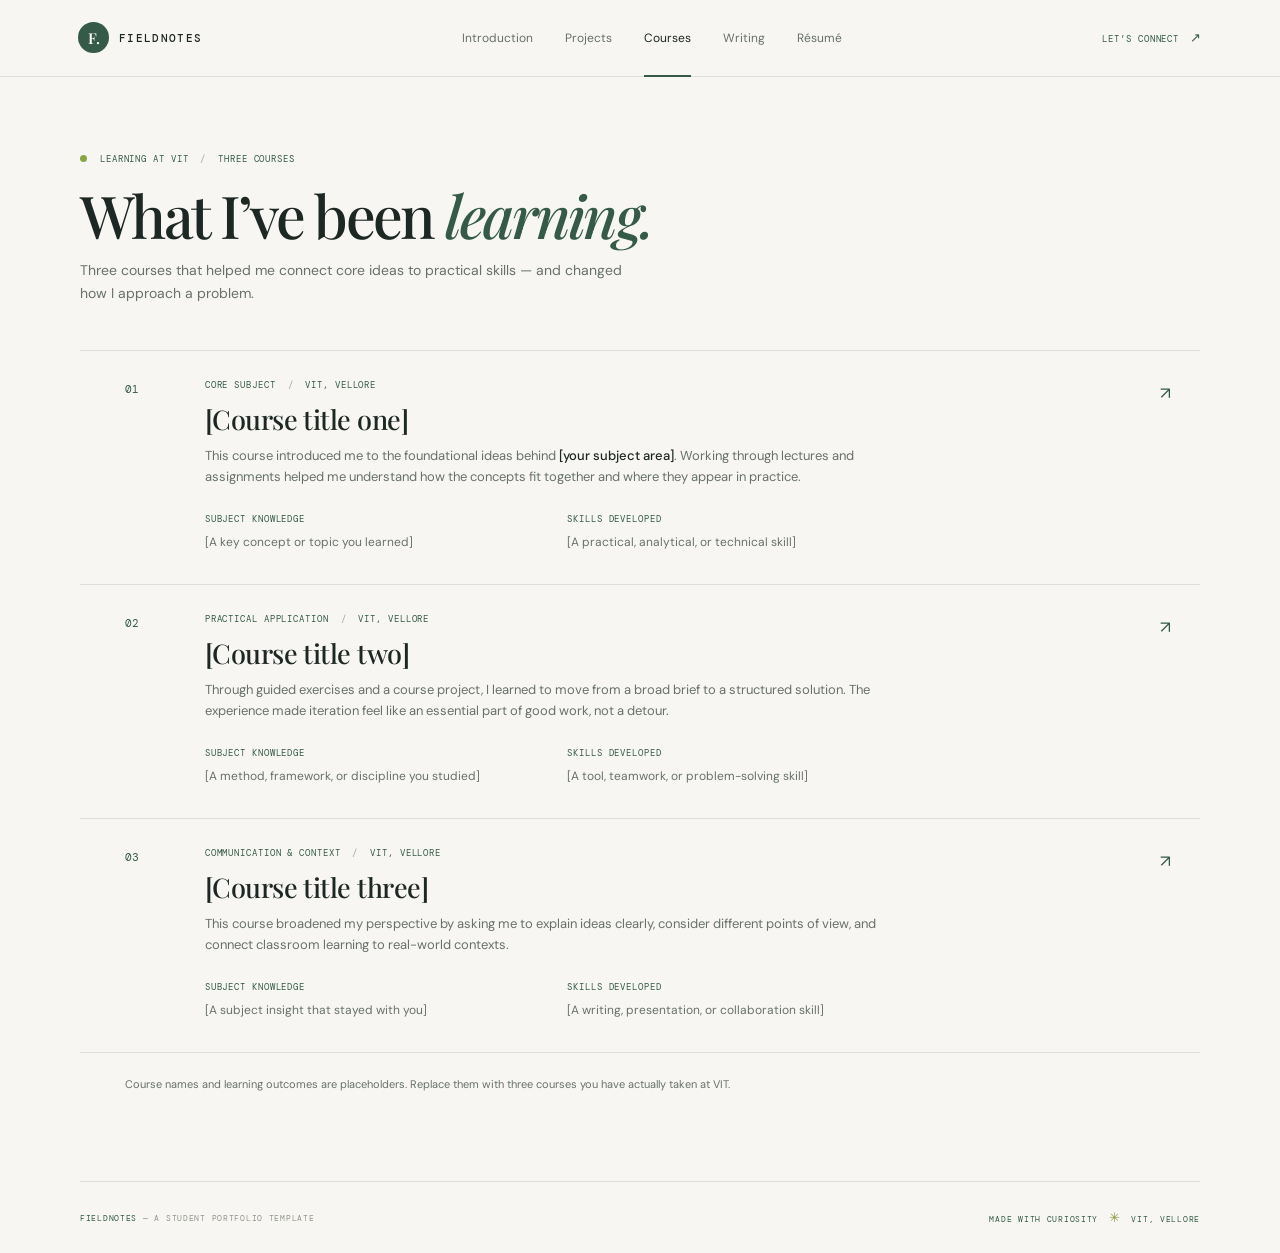
==== courses.html @ ef80babd "Index completed" ====
<!doctype html>
<html lang="en">
  <head>
    <meta charset="utf-8">
    <meta name="viewport" content="width=device-width, initial-scale=1">
    <meta name="description" content="Three important VIT courses and the knowledge and skills gained from them.">
    <title>Courses — Fieldnotes</title>
    <link rel="preconnect" href="https://fonts.googleapis.com">
    <link rel="preconnect" href="https://fonts.gstatic.com" crossorigin>
    <link href="https://fonts.googleapis.com/css2?family=DM+Mono:wght@400;500&family=DM+Sans:wght@400;500;600;700&family=Playfair+Display:wght@500;600;700&display=swap" rel="stylesheet">
    <link rel="stylesheet" href="styles.css">
  </head>
  <body>
    <header class="site-header">
      <a class="wordmark" href="index.html" aria-label="Fieldnotes home"><span class="wordmark-mark">F.</span> FIELDNOTES</a>
      <nav class="site-nav" aria-label="Main navigation">
        <a href="index.html">Introduction</a>
        <a href="projects.html">Projects</a>
        <a class="active" aria-current="page" href="courses.html">Courses</a>
        <a href="writing.html">Writing</a>
        <a href="resume.html">Résumé</a>
      </nav>
      <a class="header-note" href="mailto:hello@example.com">LET’S CONNECT <span aria-hidden="true">↗</span></a>
    </header>

    <main class="page-shell interior-page">
      <div class="page-heading">
        <p class="eyebrow"><span class="status-dot"></span> LEARNING AT VIT <span class="eyebrow-divider">/</span> THREE COURSES</p>
        <h1>What I’ve been <em>learning.</em></h1>
        <p class="page-intro">Three courses that helped me connect core ideas to practical skills — and changed how I approach a problem.</p>
      </div>

      <div class="course-list">
        <article class="course-item">
          <span class="course-index">01</span>
          <div class="course-main">
            <p class="eyebrow">CORE SUBJECT <span class="eyebrow-divider">/</span> VIT, VELLORE</p>
            <h2>[Course title one]</h2>
            <p class="course-description">This course introduced me to the foundational ideas behind <strong>[your subject area]</strong>. Working through lectures and assignments helped me understand how the concepts fit together and where they appear in practice.</p>
            <div class="learning-points"><div><span>SUBJECT KNOWLEDGE</span><p>[A key concept or topic you learned]</p></div><div><span>SKILLS DEVELOPED</span><p>[A practical, analytical, or technical skill]</p></div></div>
          </div>
          <span class="course-mark" aria-hidden="true">↗</span>
        </article>
        <article class="course-item">
          <span class="course-index">02</span>
          <div class="course-main">
            <p class="eyebrow">PRACTICAL APPLICATION <span class="eyebrow-divider">/</span> VIT, VELLORE</p>
            <h2>[Course title two]</h2>
            <p class="course-description">Through guided exercises and a course project, I learned to move from a broad brief to a structured solution. The experience made iteration feel like an essential part of good work, not a detour.</p>
            <div class="learning-points"><div><span>SUBJECT KNOWLEDGE</span><p>[A method, framework, or discipline you studied]</p></div><div><span>SKILLS DEVELOPED</span><p>[A tool, teamwork, or problem-solving skill]</p></div></div>
          </div>
          <span class="course-mark" aria-hidden="true">↗</span>
        </article>
        <article class="course-item">
          <span class="course-index">03</span>
          <div class="course-main">
            <p class="eyebrow">COMMUNICATION &amp; CONTEXT <span class="eyebrow-divider">/</span> VIT, VELLORE</p>
            <h2>[Course title three]</h2>
            <p class="course-description">This course broadened my perspective by asking me to explain ideas clearly, consider different points of view, and connect classroom learning to real-world contexts.</p>
            <div class="learning-points"><div><span>SUBJECT KNOWLEDGE</span><p>[A subject insight that stayed with you]</p></div><div><span>SKILLS DEVELOPED</span><p>[A writing, presentation, or collaboration skill]</p></div></div>
          </div>
          <span class="course-mark" aria-hidden="true">↗</span>
        </article>
      </div>
      <p class="template-note">Course names and learning outcomes are placeholders. Replace them with three courses you have actually taken at VIT.</p>
    </main>

    <footer class="site-footer page-shell">
      <span>FIELDNOTES <span class="footer-muted">— A STUDENT PORTFOLIO TEMPLATE</span></span>
      <span>MADE WITH CURIOSITY <span aria-hidden="true">✳</span> VIT, VELLORE</span>
    </footer>
  </body>
</html>
---- styles.css ----
:root {
  color-scheme: light;
  --paper: #f7f6f2;
  --white: #fffefa;
  --ink: #1d2723;
  --muted: #68716b;
  --line: #dedfd8;
  --green: #355b48;
  --lime: #d3e469;
  --mono: "DM Mono", monospace;
  --sans: "DM Sans", sans-serif;
  --serif: "Playfair Display", Georgia, serif;
}

* { box-sizing: border-box; }

html { scroll-behavior: smooth; }

body {
  margin: 0;
  background: var(--paper);
  color: var(--ink);
  font-family: var(--sans);
  font-size: 15px;
  line-height: 1.65;
  -webkit-font-smoothing: antialiased;
}

a { color: inherit; }

.site-header {
  min-height: 76px;
  padding: 0 6.1%;
  display: flex;
  align-items: center;
  justify-content: space-between;
  gap: 30px;
  border-bottom: 1px solid var(--line);
}

.wordmark {
  display: inline-flex;
  align-items: center;
  gap: 10px;
  flex-shrink: 0;
  color: var(--ink);
  font: 500 11px var(--mono);
  letter-spacing: .12em;
  text-decoration: none;
}

.wordmark-mark {
  display: grid;
  width: 31px;
  height: 31px;
  place-items: center;
  border-radius: 50%;
  background: var(--green);
  color: var(--white);
  font: 600 15px var(--serif);
  letter-spacing: 0;
}

.site-nav { display: flex; align-items: center; gap: clamp(16px, 2.5vw, 36px); }

.site-nav a {
  position: relative;
  padding: 29px 0 27px;
  color: #67706a;
  font-size: 12px;
  text-decoration: none;
  transition: color .2s ease;
}

.site-nav a:hover, .site-nav a.active { color: var(--ink); }

.site-nav a.active::after {
  position: absolute;
  right: 0;
  bottom: -1px;
  left: 0;
  height: 2px;
  background: var(--green);
  content: "";
}

.header-note, .eyebrow, .text-link, .section-label, .project-number, .detail-number, .project-tags, .learning-points span, .cover-kicker, .cover-title > span, .resume-section > h3, .resume-date, .sample-attachment {
  font-family: var(--mono);
  font-size: 9px;
  letter-spacing: .1em;
}

.header-note {
  flex-shrink: 0;
  color: var(--green);
  font-size: 9px;
  text-decoration: none;
}

.header-note span { padding-left: 5px; font-size: 13px; }
.page-shell { width: min(1120px, 87.8%); margin-right: auto; margin-left: auto; }

.hero {
  min-height: 490px;
  padding-top: 81px;
  padding-bottom: 76px;
  display: grid;
  grid-template-columns: 1.08fr .92fr;
  align-items: center;
  gap: 7%;
}

.hero-copy { padding: 5px 0 0 4%; }
.eyebrow { margin: 0; color: var(--green); line-height: 1.5; }
.status-dot { display: inline-block; width: 7px; height: 7px; margin-right: 7px; border-radius: 50%; background: #88a546; }
.eyebrow-divider { padding: 0 6px; color: #a4a9a0; }

h1, h2, h3, p, figure { margin-top: 0; }

h1, .section-heading h2, .project-title-row h2 {
  font-family: var(--serif);
  font-weight: 500;
  letter-spacing: -.045em;
}

.hero h1 {
  margin: 24px 0 18px;
  font-size: clamp(42px, 5vw, 66px);
  line-height: 1.11;
}

h1 em, h2 em { color: var(--green); font-weight: 500; }
.hero-deck { max-width: 390px; margin-bottom: 27px; color: var(--muted); font-size: 14px; }

.text-link {
  display: inline-block;
  color: var(--green);
  text-decoration: none;
}

.text-link span { padding-left: 6px; font-size: 13px; transition: padding .2s ease; }
.text-link:hover span { padding-left: 10px; }

.hero-art { position: relative; min-height: 310px; }
.hero-art img { display: block; width: 100%; height: 310px; object-fit: cover; }
.image-caption { position: absolute; right: 0; bottom: -25px; color: var(--muted); font: 9px var(--mono); }
.hero-index { position: absolute; top: 14px; right: 14px; padding: 7px 10px; background: var(--white); color: var(--ink); font: 9px var(--mono); }

.intro-section {
  padding: 33px 4% 84px;
  display: grid;
  grid-template-columns: .7fr 2fr;
  gap: 5%;
}

.section-label { padding-top: 7px; color: var(--muted); }
.section-label span { margin-right: 12px; color: var(--green); }
.intro-lead { max-width: 760px; margin-bottom: 23px; font-family: var(--serif); font-size: clamp(23px, 3vw, 34px); line-height: 1.4; letter-spacing: -.025em; }
mark { padding: 0 2px; background: linear-gradient(transparent 62%, #e1e9b9 62%); color: inherit; }
.intro-columns { display: grid; grid-template-columns: 1fr 1fr; gap: 35px; margin-bottom: 22px; color: var(--muted); font-size: 13px; }
.intro-columns p { margin-bottom: 0; }

.featured-section { padding: 62px 0 83px; background: #eeeee8; }
.featured-inner { padding: 0 4%; }
.section-heading { margin-bottom: 28px; display: flex; align-items: end; justify-content: space-between; gap: 20px; }
.section-heading h2 { margin: 7px 0 0; font-size: clamp(29px, 3.4vw, 42px); line-height: 1.2; }
.section-heading > .text-link { margin-bottom: 7px; }

.feature-card { position: relative; display: grid; grid-template-columns: 1.15fr 1fr; background: var(--white); color: var(--ink); text-decoration: none; }
.feature-image { min-height: 310px; overflow: hidden; }
.feature-image img { display: block; width: 100%; height: 100%; min-height: 310px; object-fit: cover; transition: transform .5s ease; }
.feature-card:hover .feature-image img { transform: scale(1.025); }
.feature-copy { padding: 44px 12% 38px; align-self: center; }
.feature-copy h3 { margin: 17px 0 13px; font: 500 clamp(29px, 3vw, 39px)/1.18 var(--serif); letter-spacing: -.03em; }
.feature-copy > p:not(.eyebrow) { margin-bottom: 20px; color: var(--muted); font-size: 12px; }
.feature-arrow { position: absolute; right: 18px; bottom: 17px; color: var(--green); font-size: 18px; }

.interior-page { padding-top: 76px; padding-bottom: 88px; }
.page-heading { max-width: 760px; margin-bottom: 45px; }
.page-heading h1 { margin: 15px 0 10px; font-size: clamp(42px, 5vw, 59px); line-height: 1.15; }
.page-intro { max-width: 570px; margin: 0; color: var(--muted); font-size: 14px; }

.project-feature { padding: 0 4%; }
.project-photo { margin: 0 0 43px; }
.project-photo img { display: block; width: 100%; height: clamp(260px, 42vw, 480px); object-fit: cover; }
.project-photo figcaption { margin-top: 9px; color: var(--muted); font-size: 10px; }
.project-title-row { display: flex; align-items: end; justify-content: space-between; padding-bottom: 26px; border-bottom: 1px solid var(--line); }
.project-title-row h2 { margin: 12px 0 0; font-size: clamp(38px, 5vw, 58px); line-height: 1.09; }
.project-number { padding-bottom: 8px; color: var(--muted); }
.project-details { padding-top: 9px; }
.detail-block { padding: 25px 0; display: grid; grid-template-columns: 90px 1fr; gap: 15px; border-bottom: 1px solid var(--line); }
.detail-number { padding-top: 5px; color: var(--green); }
.detail-block h3 { margin: 0 0 5px; font: 500 20px var(--serif); }
.detail-block p { max-width: 690px; margin: 0; color: var(--muted); font-size: 13px; }
.project-tags { padding-top: 23px; display: flex; flex-wrap: wrap; gap: 9px; }
.project-tags span { padding: 8px 11px; border: 1px solid var(--line); color: var(--green); }
.note-card { margin: 35px 4% 0; padding: 19px 22px; display: flex; align-items: start; gap: 15px; background: #eeeee8; }
.note-icon { color: var(--green); font-size: 17px; }
.note-card p { margin: 0; color: var(--muted); font-size: 12px; }
.note-card strong { color: var(--ink); }

.course-list { border-top: 1px solid var(--line); }
.course-item { padding: 28px 15px 31px 4%; display: grid; grid-template-columns: 65px 1fr 25px; gap: 15px; border-bottom: 1px solid var(--line); }
.course-index { padding-top: 3px; color: var(--green); font: 11px var(--mono); }
.course-main h2 { margin: 8px 0 8px; font: 500 27px var(--serif); letter-spacing: -.02em; }
.course-description { max-width: 700px; margin-bottom: 17px; color: var(--muted); font-size: 13px; }
.course-description strong { color: var(--ink); font-weight: 500; }
.learning-points { max-width: 700px; display: grid; grid-template-columns: 1fr 1fr; gap: 25px; }
.learning-points span { color: var(--green); }
.learning-points p { margin: 4px 0 0; color: var(--muted); font-size: 12px; }
.course-mark { color: var(--green); font-size: 17px; }
.template-note { margin: 22px 4% 0; color: var(--muted); font-size: 11px; }

.writing-grid { display: grid; grid-template-columns: 1fr 1fr; gap: 30px; }
.writing-sample { min-width: 0; }
.writing-cover { position: relative; min-height: 350px; padding: 23px 25px; display: flex; flex-direction: column; justify-content: space-between; overflow: hidden; color: var(--white); background: #365646; }
.subject-cover { background: #a75136; }
.cover-kicker { position: relative; z-index: 1; display: flex; justify-content: space-between; color: rgba(255,255,255,.82); }
.cover-decoration { position: absolute; top: 20px; right: 24px; color: rgba(231,237,196,.17); font: 270px/.9 var(--serif); }
.subject-decoration { top: 58px; right: 30px; font: 150px/.9 var(--serif); }
.cover-title { position: relative; z-index: 1; }
.cover-title > span { color: var(--lime); }
.subject-cover .cover-title > span { color: #f1c89d; }
.cover-title h2 { margin: 10px 0 0; font: 500 clamp(29px, 3vw, 40px)/1.12 var(--serif); letter-spacing: -.03em; }
.cover-meta { position: relative; z-index: 1; padding-top: 15px; display: flex; justify-content: space-between; gap: 12px; border-top: 1px solid rgba(255,255,255,.28); color: rgba(255,255,255,.69); font: 8px/1.6 var(--mono); letter-spacing: .08em; }
.cover-meta strong { color: var(--white); font-size: 9px; font-weight: 400; }
.writing-caption { padding: 20px 2px 0; }
.writing-caption h3 { margin: 7px 0 12px; font: 500 22px var(--serif); }
.writing-caption > p:not(.eyebrow) { margin: 0 0 9px; color: var(--muted); font-size: 12px; }
.writing-caption > p strong { color: var(--ink); font-weight: 600; }
.sample-attachment { margin-top: 19px; padding-top: 13px; display: flex; justify-content: space-between; gap: 10px; border-top: 1px solid var(--line); color: var(--green); font-size: 8px; }
.sample-attachment span { color: var(--muted); font: 10px var(--sans); letter-spacing: 0; }

.resume-toolbar { margin-bottom: 25px; display: flex; align-items: end; justify-content: space-between; gap: 20px; }
.resume-toolbar .page-heading { margin-bottom: 0; }
.print-button { padding: 11px 14px; border: 1px solid var(--green); background: transparent; color: var(--green); font: 9px var(--mono); letter-spacing: .08em; cursor: pointer; }
.print-button span { padding-left: 8px; font-size: 12px; }
.print-button:hover { background: var(--green); color: var(--white); }
.resume-sheet { max-width: 850px; margin: 0 auto; padding: clamp(26px, 5vw, 53px); background: var(--white); box-shadow: 0 8px 35px rgba(29,39,35,.06); }
.resume-header { padding-bottom: 19px; display: flex; align-items: start; justify-content: space-between; gap: 20px; border-bottom: 1px solid var(--line); }
.resume-header h2 { margin: 5px 0 1px; font: 500 34px var(--serif); letter-spacing: -.03em; }
.resume-tagline { margin: 0; color: var(--muted); font-size: 11px; }
.resume-contact { display: flex; flex-direction: column; align-items: end; color: var(--muted); font-size: 10px; line-height: 1.8; }
.resume-contact a { color: var(--green); text-decoration: none; }
.resume-section { padding: 17px 0 15px; border-bottom: 1px solid var(--line); }
.resume-section > h3 { margin: 0 0 11px; color: var(--green); font-weight: 500; }
.resume-entry { display: flex; justify-content: space-between; gap: 18px; }
.resume-entry > div { display: flex; flex-direction: column; }
.resume-entry strong { font-size: 12px; font-weight: 600; }
.resume-entry span:not(.resume-date) { color: var(--muted); font-size: 10px; }
.resume-entry p { margin: 4px 0 0; color: var(--muted); font-size: 10px; }
.resume-date { flex-shrink: 0; color: var(--muted); font-size: 8px; }
.resume-skills p { margin: 4px 0; color: var(--muted); font-size: 10px; }
.resume-skills strong { display: inline-block; min-width: 105px; color: var(--ink); font-size: 10px; }
.resume-footnote { margin: 16px 0 0; color: var(--muted); font-size: 9px; }

.site-footer { min-height: 72px; display: flex; align-items: center; justify-content: space-between; gap: 16px; border-top: 1px solid var(--line); color: var(--green); font: 8px var(--mono); letter-spacing: .09em; }
.site-footer > span:last-child span { padding: 0 5px; color: #879b45; font-size: 13px; }
.footer-muted { color: #90978e; }

@media (max-width: 800px) {
  .site-header { padding: 14px 6%; flex-wrap: wrap; gap: 6px 20px; }
  .site-nav { order: 3; width: 100%; justify-content: space-between; gap: 12px; }
  .site-nav a { padding: 10px 0; font-size: 11px; }
  .site-header .header-note { margin-left: auto; }
  .hero { min-height: 420px; gap: 5%; }
  .hero-copy { padding-left: 0; }
  .intro-section { padding-right: 0; padding-left: 0; }
  .featured-inner { padding-right: 0; padding-left: 0; }
  .feature-copy { padding: 34px 9%; }
}

@media (max-width: 600px) {
  .page-shell { width: 88%; }
  .site-header { padding: 12px 6%; }
  .wordmark { font-size: 9px; }
  .site-nav { overflow-x: auto; justify-content: flex-start; gap: 21px; }
  .site-nav a { flex-shrink: 0; font-size: 10px; }
  .header-note { font-size: 8px; }
  .hero { padding-top: 53px; padding-bottom: 56px; grid-template-columns: 1fr; gap: 34px; }
  .hero h1 { font-size: clamp(43px, 11vw, 58px); }
  .hero-art, .hero-art img { min-height: 230px; height: 230px; }
  .intro-section { padding-top: 18px; padding-bottom: 61px; grid-template-columns: 1fr; gap: 16px; }
  .intro-columns { grid-template-columns: 1fr; gap: 14px; }
  .featured-section { padding: 48px 0 58px; }
  .section-heading { align-items: start; flex-direction: column; }
  .feature-card { grid-template-columns: 1fr; }
  .feature-image, .feature-image img { min-height: 220px; height: 220px; }
  .feature-copy { padding: 29px 8% 36px; }
  .interior-page { padding-top: 54px; padding-bottom: 61px; }
  .page-heading { margin-bottom: 34px; }
  .page-heading h1 { font-size: 43px; }
  .project-feature { padding: 0; }
  .project-photo { margin-bottom: 28px; }
  .project-title-row h2 { font-size: 42px; }
  .project-number { font-size: 8px; }
  .detail-block { grid-template-columns: 38px 1fr; gap: 10px; }
  .note-card { margin-right: 0; margin-left: 0; }
  .course-item { padding-right: 0; padding-left: 0; grid-template-columns: 34px 1fr 17px; gap: 9px; }
  .course-main h2 { font-size: 23px; }
  .learning-points { grid-template-columns: 1fr; gap: 11px; }
  .template-note { margin-right: 0; margin-left: 0; }
  .writing-grid { grid-template-columns: 1fr; gap: 37px; }
  .writing-cover { min-height: 330px; }
  .resume-toolbar { align-items: start; flex-direction: column; }
  .resume-sheet { padding: 23px 19px; }
  .resume-header { flex-direction: column; }
  .resume-contact { align-items: start; }
  .resume-entry { gap: 8px; }
  .resume-skills strong { min-width: 91px; }
  .site-footer { min-height: 78px; align-items: start; justify-content: center; flex-direction: column; gap: 7px; font-size: 7px; }
}

@media print {
  @page { size: A4; margin: 14mm; }
  body { background: #fff; font-size: 10px; }
  .site-header, .site-footer, .resume-toolbar .page-heading, .print-button { display: none; }
  .page-shell, .interior-page { width: 100%; padding: 0; }
  .resume-toolbar { margin: 0; }
  .resume-sheet { max-width: none; padding: 0; box-shadow: none; }
  .resume-header { padding-bottom: 12px; }
  .resume-header h2 { font-size: 28px; }
  .resume-section { padding: 11px 0 9px; }
  .resume-footnote { margin-top: 10px; }
}
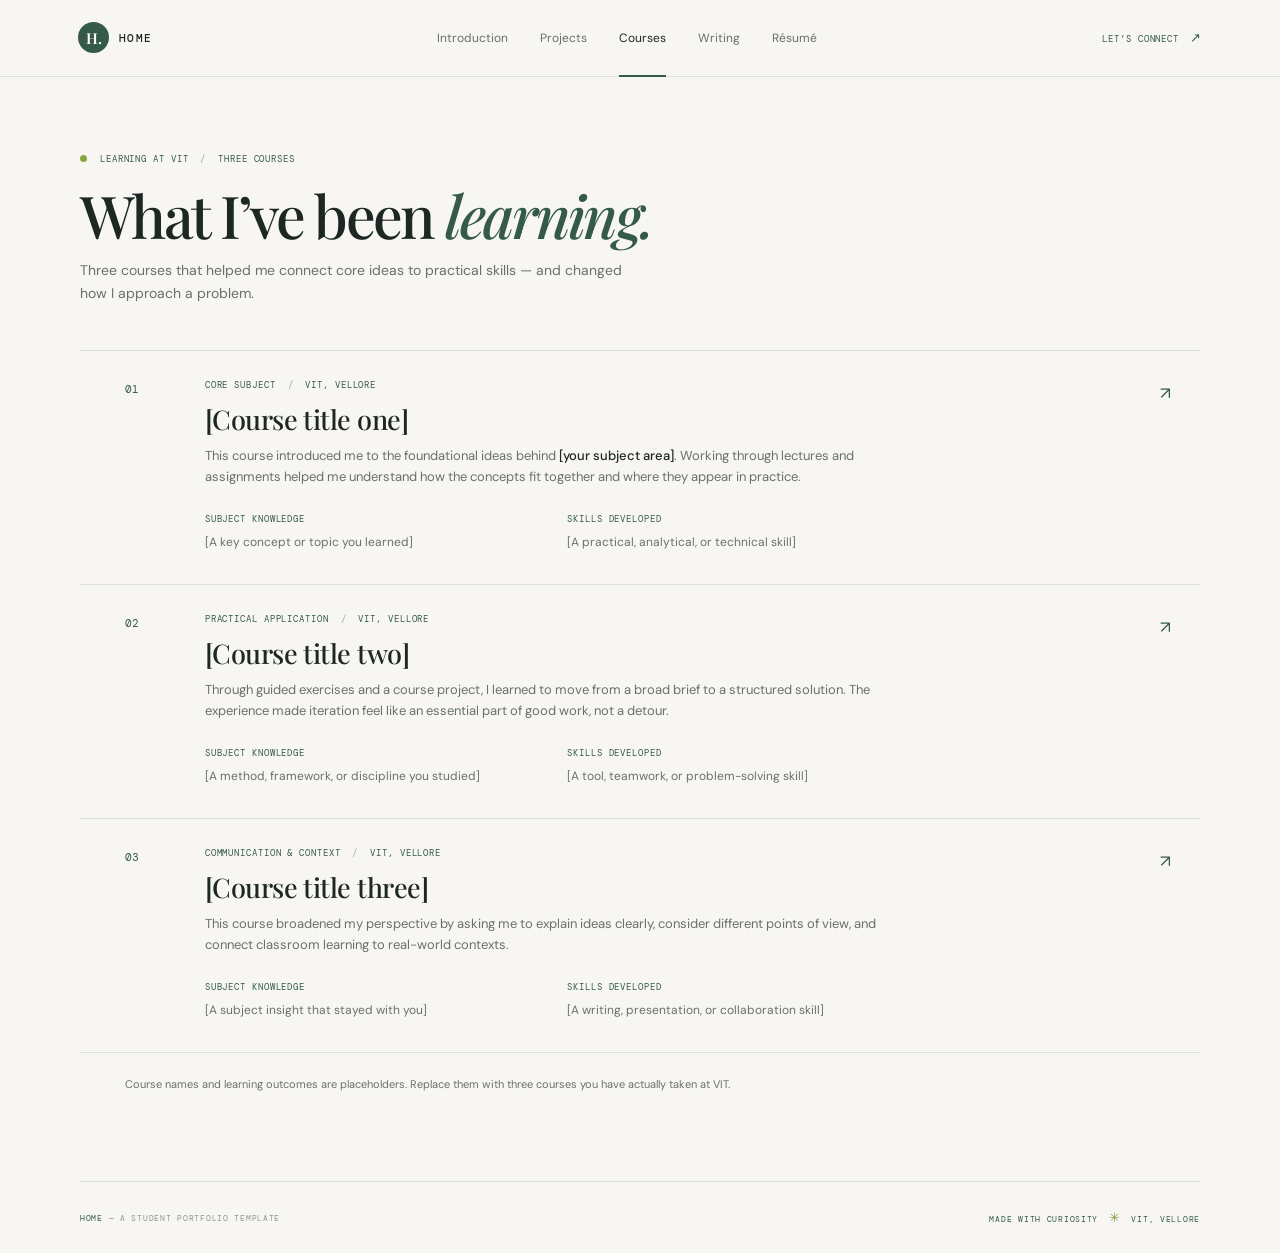
==== commit a7b04013: "Index content finalized" ====
--- a/courses.html
+++ b/courses.html
@@ -4,7 +4,7 @@
     <meta charset="utf-8">
     <meta name="viewport" content="width=device-width, initial-scale=1">
     <meta name="description" content="Three important VIT courses and the knowledge and skills gained from them.">
-    <title>Courses — Fieldnotes</title>
+    <title>Courses — Home</title>
     <link rel="preconnect" href="https://fonts.googleapis.com">
     <link rel="preconnect" href="https://fonts.gstatic.com" crossorigin>
     <link href="https://fonts.googleapis.com/css2?family=DM+Mono:wght@400;500&family=DM+Sans:wght@400;500;600;700&family=Playfair+Display:wght@500;600;700&display=swap" rel="stylesheet">
@@ -12,7 +12,7 @@
   </head>
   <body>
     <header class="site-header">
-      <a class="wordmark" href="index.html" aria-label="Fieldnotes home"><span class="wordmark-mark">F.</span> FIELDNOTES</a>
+      <a class="wordmark" href="index.html" aria-label="Home"><span class="wordmark-mark">H.</span> HOME</a>
       <nav class="site-nav" aria-label="Main navigation">
         <a href="index.html">Introduction</a>
         <a href="projects.html">Projects</a>
@@ -66,7 +66,7 @@
     </main>
 
     <footer class="site-footer page-shell">
-      <span>FIELDNOTES <span class="footer-muted">— A STUDENT PORTFOLIO TEMPLATE</span></span>
+      <span>HOME <span class="footer-muted">— A STUDENT PORTFOLIO TEMPLATE</span></span>
       <span>MADE WITH CURIOSITY <span aria-hidden="true">✳</span> VIT, VELLORE</span>
     </footer>
   </body>
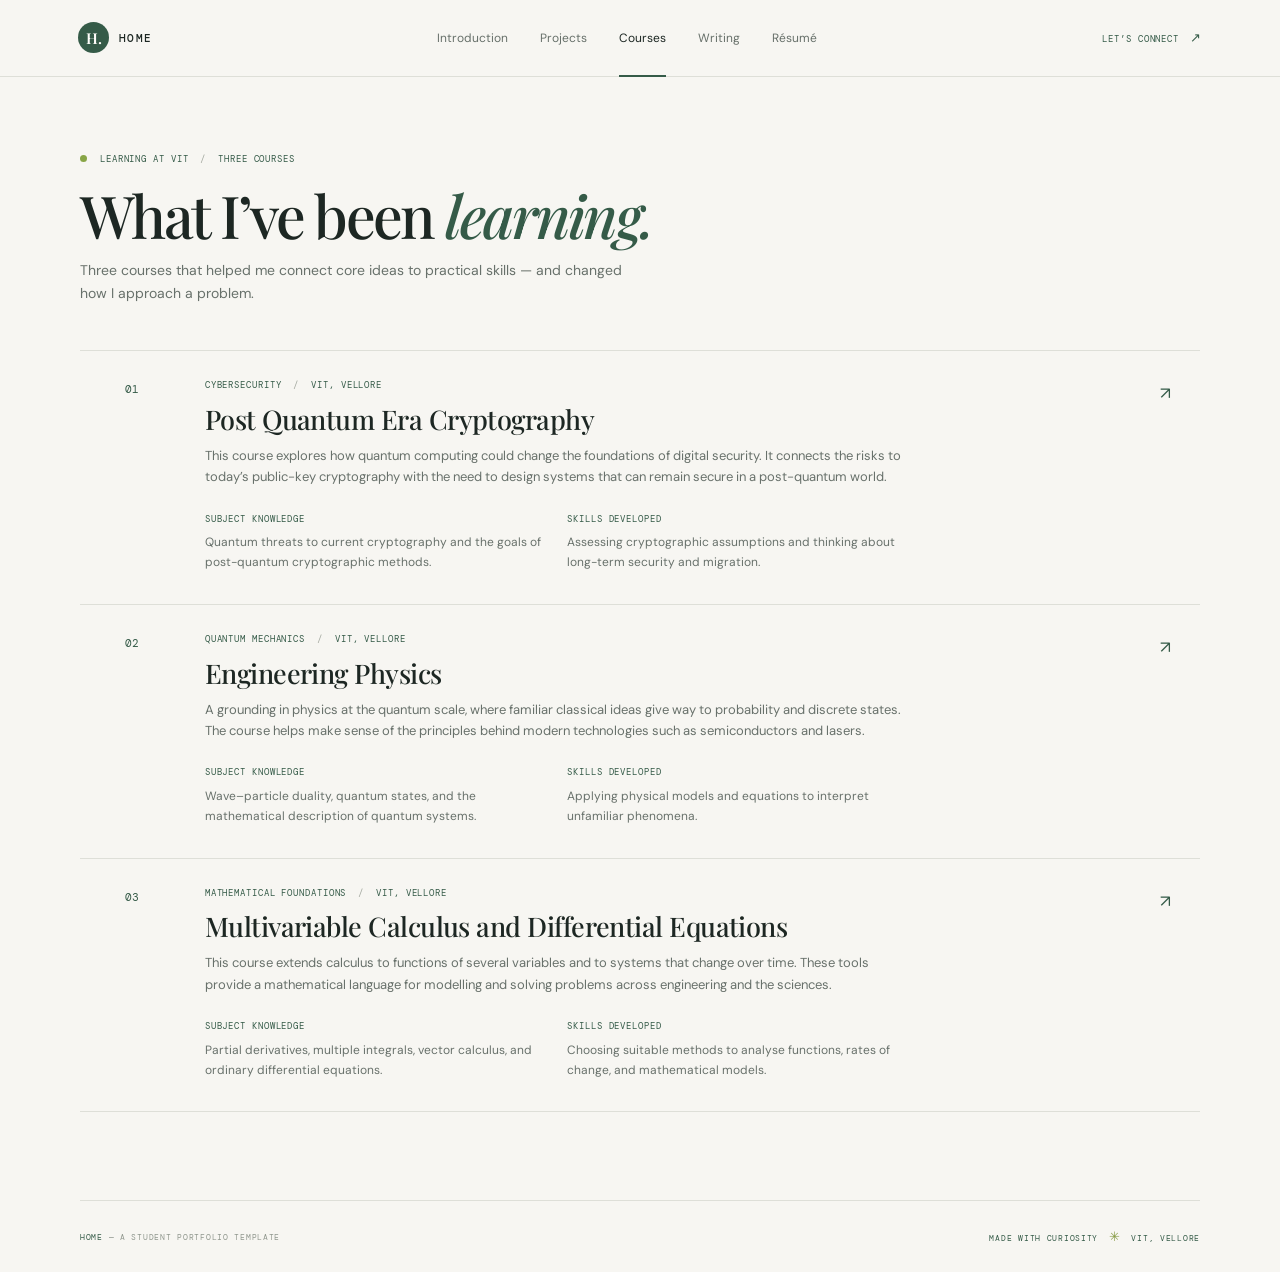
==== commit a0194a6f: "Completed Courses Section" ====
--- a/courses.html
+++ b/courses.html
@@ -34,35 +34,34 @@
         <article class="course-item">
           <span class="course-index">01</span>
           <div class="course-main">
-            <p class="eyebrow">CORE SUBJECT <span class="eyebrow-divider">/</span> VIT, VELLORE</p>
-            <h2>[Course title one]</h2>
-            <p class="course-description">This course introduced me to the foundational ideas behind <strong>[your subject area]</strong>. Working through lectures and assignments helped me understand how the concepts fit together and where they appear in practice.</p>
-            <div class="learning-points"><div><span>SUBJECT KNOWLEDGE</span><p>[A key concept or topic you learned]</p></div><div><span>SKILLS DEVELOPED</span><p>[A practical, analytical, or technical skill]</p></div></div>
+            <p class="eyebrow">CYBERSECURITY <span class="eyebrow-divider">/</span> VIT, VELLORE</p>
+            <h2><a href="https://vit.ac.in/wp-content/uploads/2026/09/Post-Quantum-Era.pdf" target="_blank" rel="noopener noreferrer">Post Quantum Era Cryptography</a></h2>
+            <p class="course-description">This course explores how quantum computing could change the foundations of digital security. It connects the risks to today’s public-key cryptography with the need to design systems that can remain secure in a post-quantum world.</p>
+            <div class="learning-points"><div><span>SUBJECT KNOWLEDGE</span><p>Quantum threats to current cryptography and the goals of post-quantum cryptographic methods.</p></div><div><span>SKILLS DEVELOPED</span><p>Assessing cryptographic assumptions and thinking about long-term security and migration.</p></div></div>
           </div>
           <span class="course-mark" aria-hidden="true">↗</span>
         </article>
         <article class="course-item">
           <span class="course-index">02</span>
           <div class="course-main">
-            <p class="eyebrow">PRACTICAL APPLICATION <span class="eyebrow-divider">/</span> VIT, VELLORE</p>
-            <h2>[Course title two]</h2>
-            <p class="course-description">Through guided exercises and a course project, I learned to move from a broad brief to a structured solution. The experience made iteration feel like an essential part of good work, not a detour.</p>
-            <div class="learning-points"><div><span>SUBJECT KNOWLEDGE</span><p>[A method, framework, or discipline you studied]</p></div><div><span>SKILLS DEVELOPED</span><p>[A tool, teamwork, or problem-solving skill]</p></div></div>
+            <p class="eyebrow">QUANTUM MECHANICS <span class="eyebrow-divider">/</span> VIT, VELLORE</p>
+            <h2><a href="assets/BAPHY105_Syllabus_Overview.pdf" target="_blank" rel="noopener">Engineering Physics</a></h2>
+            <p class="course-description">A grounding in physics at the quantum scale, where familiar classical ideas give way to probability and discrete states. The course helps make sense of the principles behind modern technologies such as semiconductors and lasers.</p>
+            <div class="learning-points"><div><span>SUBJECT KNOWLEDGE</span><p>Wave–particle duality, quantum states, and the mathematical description of quantum systems.</p></div><div><span>SKILLS DEVELOPED</span><p>Applying physical models and equations to interpret unfamiliar phenomena.</p></div></div>
           </div>
           <span class="course-mark" aria-hidden="true">↗</span>
         </article>
         <article class="course-item">
           <span class="course-index">03</span>
           <div class="course-main">
-            <p class="eyebrow">COMMUNICATION &amp; CONTEXT <span class="eyebrow-divider">/</span> VIT, VELLORE</p>
-            <h2>[Course title three]</h2>
-            <p class="course-description">This course broadened my perspective by asking me to explain ideas clearly, consider different points of view, and connect classroom learning to real-world contexts.</p>
-            <div class="learning-points"><div><span>SUBJECT KNOWLEDGE</span><p>[A subject insight that stayed with you]</p></div><div><span>SKILLS DEVELOPED</span><p>[A writing, presentation, or collaboration skill]</p></div></div>
+            <p class="eyebrow">MATHEMATICAL FOUNDATIONS <span class="eyebrow-divider">/</span> VIT, VELLORE</p>
+            <h2><a href="assets/VIT_BAMAT101_Syllabus_Overview.pdf" target="_blank" rel="noopener">Multivariable Calculus and Differential Equations</a></h2>
+            <p class="course-description">This course extends calculus to functions of several variables and to systems that change over time. These tools provide a mathematical language for modelling and solving problems across engineering and the sciences.</p>
+            <div class="learning-points"><div><span>SUBJECT KNOWLEDGE</span><p>Partial derivatives, multiple integrals, vector calculus, and ordinary differential equations.</p></div><div><span>SKILLS DEVELOPED</span><p>Choosing suitable methods to analyse functions, rates of change, and mathematical models.</p></div></div>
           </div>
           <span class="course-mark" aria-hidden="true">↗</span>
         </article>
       </div>
-      <p class="template-note">Course names and learning outcomes are placeholders. Replace them with three courses you have actually taken at VIT.</p>
     </main>
 
     <footer class="site-footer page-shell">
--- a/styles.css
+++ b/styles.css
@@ -200,9 +200,15 @@
 .note-card strong { color: var(--ink); }
 
 .course-list { border-top: 1px solid var(--line); }
-.course-item { padding: 28px 15px 31px 4%; display: grid; grid-template-columns: 65px 1fr 25px; gap: 15px; border-bottom: 1px solid var(--line); }
+.course-item { position: relative; padding: 28px 15px 31px 4%; display: grid; grid-template-columns: 65px 1fr 25px; gap: 15px; border-bottom: 1px solid var(--line); transition: transform .3s cubic-bezier(.34, 1.56, .64, 1), background-color .2s ease, box-shadow .2s ease; }
+.course-item:hover, .course-item:focus-within { z-index: 1; transform: translateY(-5px); background: var(--white); box-shadow: 0 8px 22px rgba(29,39,35,.08); }
 .course-index { padding-top: 3px; color: var(--green); font: 11px var(--mono); }
 .course-main h2 { margin: 8px 0 8px; font: 500 27px var(--serif); letter-spacing: -.02em; }
+.course-main h2 a { color: inherit; text-decoration: none; }
+.course-main h2 a::after { position: absolute; inset: 0; content: ""; }
+.course-main h2 a:hover { color: var(--green); }
+.course-main h2 a:focus-visible { outline: none; }
+.course-main h2 a:focus-visible::after { outline: 2px solid var(--green); outline-offset: 4px; }
 .course-description { max-width: 700px; margin-bottom: 17px; color: var(--muted); font-size: 13px; }
 .course-description strong { color: var(--ink); font-weight: 500; }
 .learning-points { max-width: 700px; display: grid; grid-template-columns: 1fr 1fr; gap: 25px; }
@@ -210,6 +216,11 @@
 .learning-points p { margin: 4px 0 0; color: var(--muted); font-size: 12px; }
 .course-mark { color: var(--green); font-size: 17px; }
 .template-note { margin: 22px 4% 0; color: var(--muted); font-size: 11px; }
+
+@media (prefers-reduced-motion: reduce) {
+  .course-item { transition: none; }
+  .course-item:hover, .course-item:focus-within { transform: none; }
+}
 
 .writing-grid { display: grid; grid-template-columns: 1fr 1fr; gap: 30px; }
 .writing-sample { min-width: 0; }
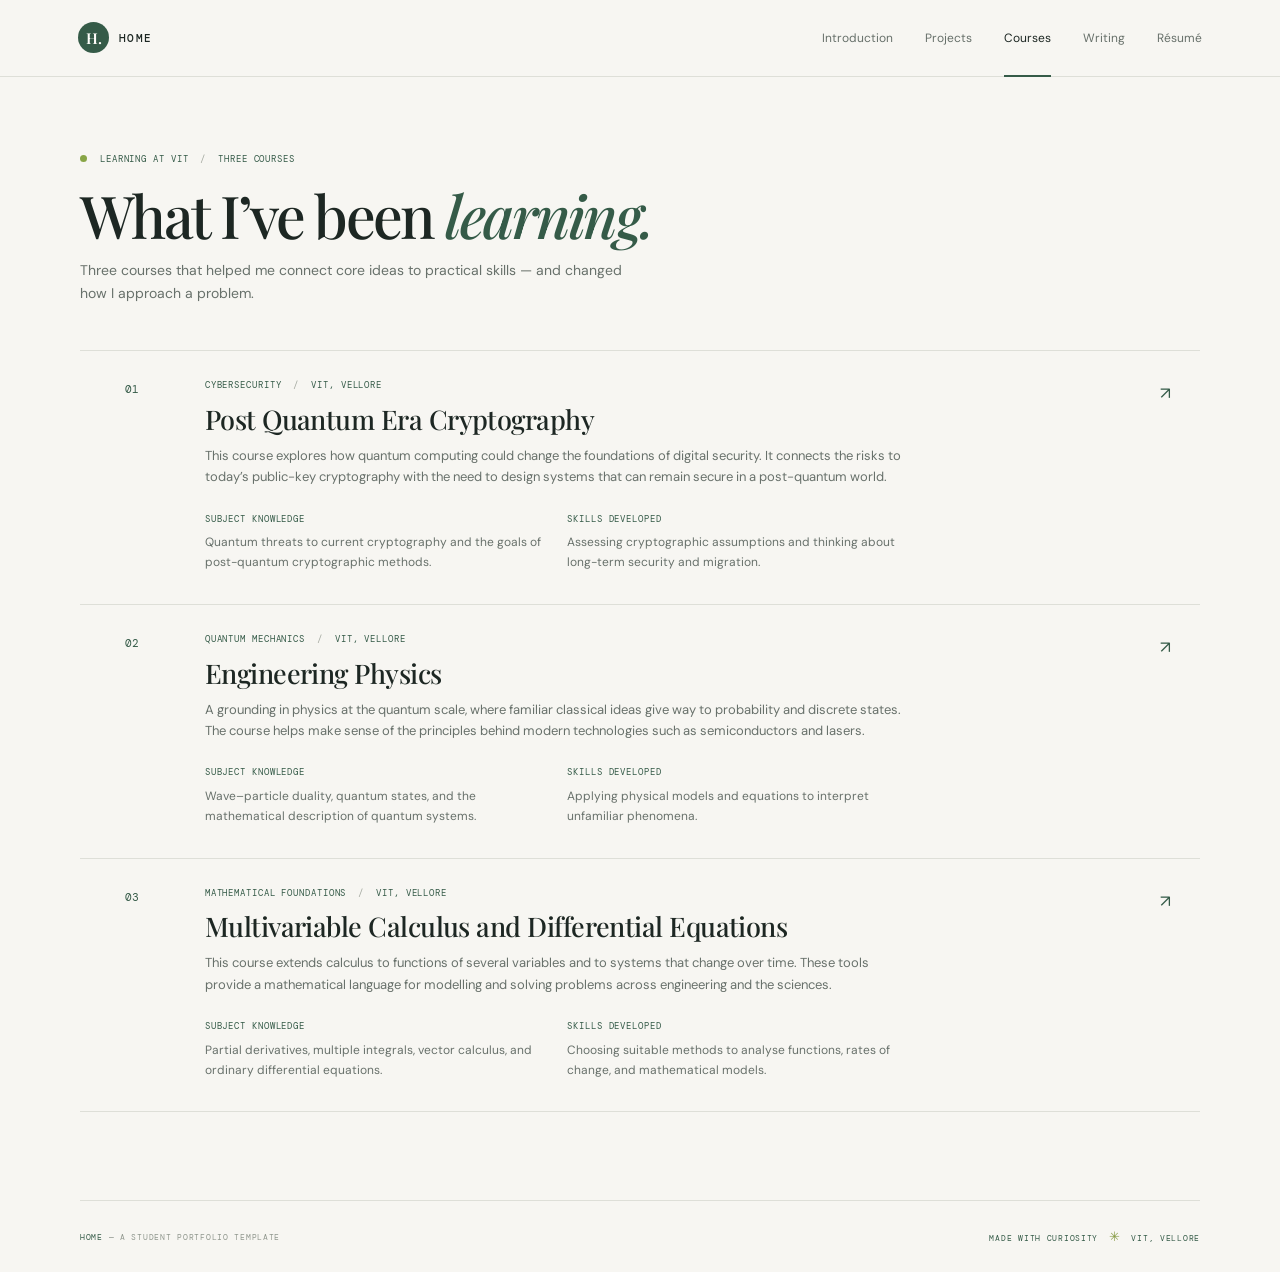
==== commit c6bdfcec: "Removed the contact me parts, reordered projects" ====
--- a/courses.html
+++ b/courses.html
@@ -20,7 +20,6 @@
         <a href="writing.html">Writing</a>
         <a href="resume.html">Résumé</a>
       </nav>
-      <a class="header-note" href="mailto:hello@example.com">LET’S CONNECT <span aria-hidden="true">↗</span></a>
     </header>
 
     <main class="page-shell interior-page">
--- a/styles.css
+++ b/styles.css
@@ -84,20 +84,12 @@
   content: "";
 }
 
-.header-note, .eyebrow, .text-link, .section-label, .project-number, .detail-number, .project-tags, .learning-points span, .cover-kicker, .cover-title > span, .resume-section > h3, .resume-date, .sample-attachment {
+.eyebrow, .text-link, .section-label, .project-number, .detail-number, .project-tags, .learning-points span, .cover-kicker, .cover-title > span, .resume-section > h3, .resume-date, .sample-attachment {
   font-family: var(--mono);
   font-size: 9px;
   letter-spacing: .1em;
 }
 
-.header-note {
-  flex-shrink: 0;
-  color: var(--green);
-  font-size: 9px;
-  text-decoration: none;
-}
-
-.header-note span { padding-left: 5px; font-size: 13px; }
 .page-shell { width: min(1120px, 87.8%); margin-right: auto; margin-left: auto; }
 
 .hero {
@@ -166,10 +158,12 @@
 .section-heading h2 { margin: 7px 0 0; font-size: clamp(29px, 3.4vw, 42px); line-height: 1.2; }
 .section-heading > .text-link { margin-bottom: 7px; }
 
-.feature-card { position: relative; display: grid; grid-template-columns: 1.15fr 1fr; background: var(--white); color: var(--ink); text-decoration: none; }
+.feature-card { position: relative; display: grid; grid-template-columns: 1.15fr 1fr; background: var(--white); color: var(--ink); text-decoration: none; transition: transform .35s cubic-bezier(.34, 1.56, .64, 1), box-shadow .25s ease; }
+.feature-card + .feature-card { margin-top: 20px; }
+.feature-card:hover, .feature-card:focus-visible { transform: translateY(-8px); box-shadow: 0 14px 28px rgba(29,39,35,.12); }
 .feature-image { min-height: 310px; overflow: hidden; }
 .feature-image img { display: block; width: 100%; height: 100%; min-height: 310px; object-fit: cover; transition: transform .5s ease; }
-.feature-card:hover .feature-image img { transform: scale(1.025); }
+.feature-card:hover .feature-image img, .feature-card:focus-visible .feature-image img { transform: scale(1.025); }
 .feature-copy { padding: 44px 12% 38px; align-self: center; }
 .feature-copy h3 { margin: 17px 0 13px; font: 500 clamp(29px, 3vw, 39px)/1.18 var(--serif); letter-spacing: -.03em; }
 .feature-copy > p:not(.eyebrow) { margin-bottom: 20px; color: var(--muted); font-size: 12px; }
@@ -182,10 +176,14 @@
 
 .project-feature { padding: 0 4%; }
 .project-photo { margin: 0 0 43px; }
+.project-photo-spaced { margin-top: 100px; }
 .project-photo img { display: block; width: 100%; height: clamp(260px, 42vw, 480px); object-fit: cover; }
+.project-photo-spaced img { height: auto; object-fit: contain; }
 .project-photo figcaption { margin-top: 9px; color: var(--muted); font-size: 10px; }
 .project-title-row { display: flex; align-items: end; justify-content: space-between; padding-bottom: 26px; border-bottom: 1px solid var(--line); }
 .project-title-row h2 { margin: 12px 0 0; font-size: clamp(38px, 5vw, 58px); line-height: 1.09; }
+.project-name { color: #a75136; }
+.project-subtitle { margin: 8px 0 0; color: var(--muted); font: 500 20px/1.35 var(--serif); }
 .project-number { padding-bottom: 8px; color: var(--muted); }
 .project-details { padding-top: 9px; }
 .detail-block { padding: 25px 0; display: grid; grid-template-columns: 90px 1fr; gap: 15px; border-bottom: 1px solid var(--line); }
@@ -218,8 +216,10 @@
 .template-note { margin: 22px 4% 0; color: var(--muted); font-size: 11px; }
 
 @media (prefers-reduced-motion: reduce) {
-  .course-item { transition: none; }
+  .course-item, .feature-card, .feature-image img { transition: none; }
   .course-item:hover, .course-item:focus-within { transform: none; }
+  .feature-card:hover, .feature-card:focus-visible { transform: none; }
+  .feature-card:hover .feature-image img, .feature-card:focus-visible .feature-image img { transform: none; }
 }
 
 .writing-grid { display: grid; grid-template-columns: 1fr 1fr; gap: 30px; }
@@ -241,6 +241,11 @@
 .writing-caption > p strong { color: var(--ink); font-weight: 600; }
 .sample-attachment { margin-top: 19px; padding-top: 13px; display: flex; justify-content: space-between; gap: 10px; border-top: 1px solid var(--line); color: var(--green); font-size: 8px; }
 .sample-attachment span { color: var(--muted); font: 10px var(--sans); letter-spacing: 0; }
+.poem-text { margin-top: 12px; padding: 22px 24px; background: #f3f1e9; color: var(--ink); font: 15px/1.65 var(--serif); }
+.poem-text p { margin: 0 0 18px; }
+.poem-text p:last-child { margin-bottom: 0; }
+.model-equations { padding: 12px 15px; background: #f3f1e9; color: var(--ink) !important; font: 14px/1.7 var(--mono); }
+.writing-caption code { color: var(--green); font-size: .95em; }
 
 .resume-toolbar { margin-bottom: 25px; display: flex; align-items: end; justify-content: space-between; gap: 20px; }
 .resume-toolbar .page-heading { margin-bottom: 0; }
@@ -253,6 +258,8 @@
 .resume-tagline { margin: 0; color: var(--muted); font-size: 11px; }
 .resume-contact { display: flex; flex-direction: column; align-items: end; color: var(--muted); font-size: 10px; line-height: 1.8; }
 .resume-contact a { color: var(--green); text-decoration: none; }
+.resume-location { margin-bottom: 1em; }
+.resume-contact a span { margin-left: 3px; white-space: nowrap; }
 .resume-section { padding: 17px 0 15px; border-bottom: 1px solid var(--line); }
 .resume-section > h3 { margin: 0 0 11px; color: var(--green); font-weight: 500; }
 .resume-entry { display: flex; justify-content: space-between; gap: 18px; }
@@ -273,7 +280,6 @@
   .site-header { padding: 14px 6%; flex-wrap: wrap; gap: 6px 20px; }
   .site-nav { order: 3; width: 100%; justify-content: space-between; gap: 12px; }
   .site-nav a { padding: 10px 0; font-size: 11px; }
-  .site-header .header-note { margin-left: auto; }
   .hero { min-height: 420px; gap: 5%; }
   .hero-copy { padding-left: 0; }
   .intro-section { padding-right: 0; padding-left: 0; }
@@ -287,7 +293,6 @@
   .wordmark { font-size: 9px; }
   .site-nav { overflow-x: auto; justify-content: flex-start; gap: 21px; }
   .site-nav a { flex-shrink: 0; font-size: 10px; }
-  .header-note { font-size: 8px; }
   .hero { padding-top: 53px; padding-bottom: 56px; grid-template-columns: 1fr; gap: 34px; }
   .hero h1 { font-size: clamp(43px, 11vw, 58px); }
   .hero-art, .hero-art img { min-height: 230px; height: 230px; }
